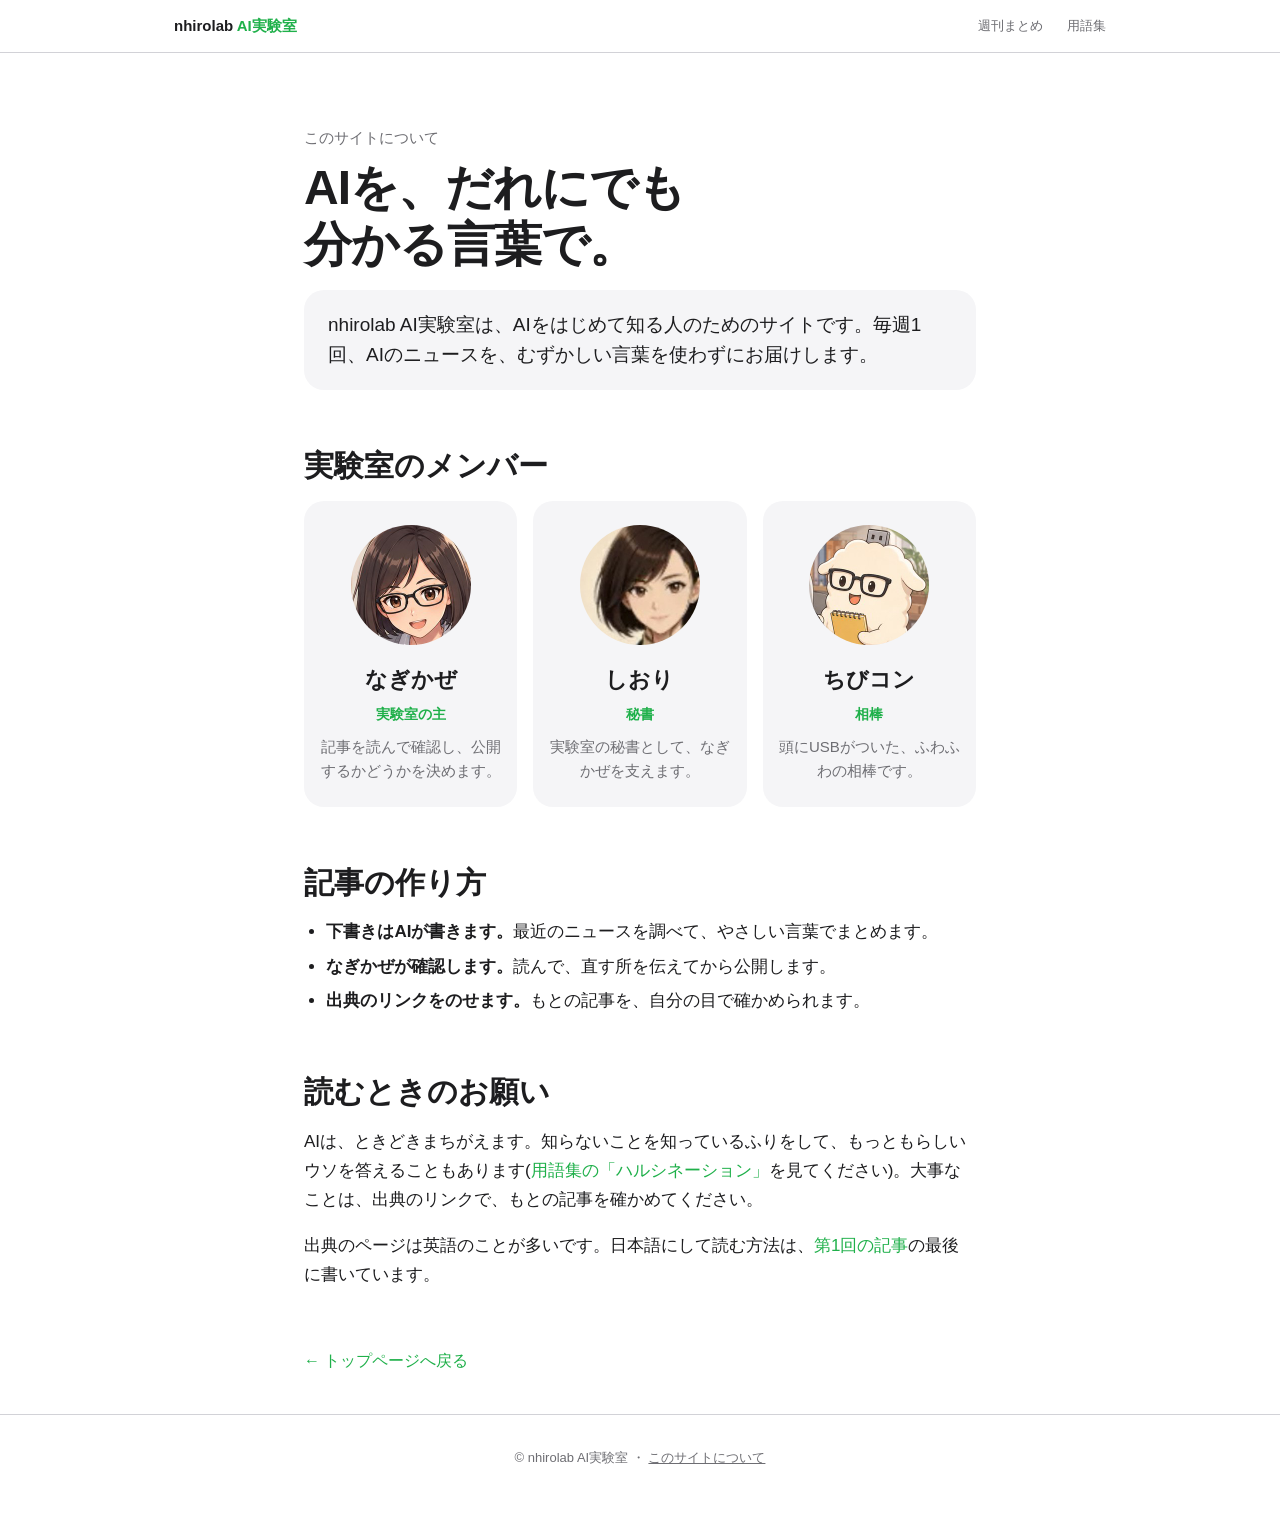
==== about/index.html @ 50f929d8 "「このサイトについて」ページを追加(メンバー紹介とアイコン付き) Co-Authored-By: Claude Sonnet 5.5 <noreply@anthropic.com> Claude-Se" ====
<!DOCTYPE html>
<html lang="ja">
  <head>
    <meta charset="UTF-8">
    <meta name="viewport" content="width=device-width, initial-scale=1">
    <title>このサイトについて | nhirolab AI実験室</title>
    <meta name="description" content="nhirolab AI実験室は、AIをはじめて知る人のための、やさしい週刊まとめサイトです。サイトの目的と、実験室のメンバー、記事の作り方を紹介します。">
    <link rel="stylesheet" href="../assets/style.css">
  </head>
  <body>
    <header class="nav">
      <div class="wrap">
        <a class="logo" href="../">nhirolab <span>AI実験室</span></a>
        <ul>
          <li><a href="../#weekly">週刊まとめ</a></li>
          <li><a href="../glossary/">用語集</a></li>
        </ul>
      </div>
    </header>

    <main>
      <div class="article">
        <p class="meta">このサイトについて</p>
        <h1>AIを、だれにでも分かる言葉で。</h1>
        <p class="summary">nhirolab AI実験室は、AIをはじめて知る人のためのサイトです。毎週1回、AIのニュースを、むずかしい言葉を使わずにお届けします。</p>

        <h2>実験室のメンバー</h2>
        <div class="members">
          <div class="member">
            <img src="../assets/img/nagikaze.jpg" alt="なぎかぜのアイコン" width="120" height="120" loading="lazy">
            <h3>なぎかぜ</h3>
            <p class="role">実験室の主</p>
            <p>記事を読んで確認し、公開するかどうかを決めます。</p>
          </div>
          <div class="member">
            <img src="../assets/img/shiori.jpg" alt="しおりのアイコン" width="120" height="120" loading="lazy">
            <h3>しおり</h3>
            <p class="role">秘書</p>
            <p>実験室の秘書として、なぎかぜを支えます。</p>
          </div>
          <div class="member">
            <img src="../assets/img/chibicon.jpg" alt="ちびコンのアイコン" width="120" height="120" loading="lazy">
            <h3>ちびコン</h3>
            <p class="role">相棒</p>
            <p>頭にUSBがついた、ふわふわの相棒です。</p>
          </div>
        </div>

        <h2>記事の作り方</h2>
        <ul>
          <li><strong>下書きはAIが書きます。</strong>最近のニュースを調べて、やさしい言葉でまとめます。</li>
          <li><strong>なぎかぜが確認します。</strong>読んで、直す所を伝えてから公開します。</li>
          <li><strong>出典のリンクをのせます。</strong>もとの記事を、自分の目で確かめられます。</li>
        </ul>

        <h2>読むときのお願い</h2>
        <p>AIは、ときどきまちがえます。知らないことを知っているふりをして、もっともらしいウソを答えることもあります(<a href="../glossary/#hallucination">用語集の「ハルシネーション」</a>を見てください)。大事なことは、出典のリンクで、もとの記事を確かめてください。</p>
        <p>出典のページは英語のことが多いです。日本語にして読む方法は、<a href="../weekly/001.html#translate">第1回の記事</a>の最後に書いています。</p>

        <a class="back" href="../">← トップページへ戻る</a>
      </div>
    </main>

    <footer class="footer">
      <div class="wrap">© nhirolab AI実験室 ・ <a href="./">このサイトについて</a></div>
    </footer>
  </body>
</html>
---- assets/style.css ----
:root {
  --bg: #ffffff;
  --bg-soft: #f5f5f7;
  --text: #1d1d1f;
  --text-sub: #6e6e73;
  --line: #d2d2d7;
  --accent: #1fb04a;
  --accent-hover: #17963c;
  --radius: 20px;
}

@media (prefers-color-scheme: dark) {
  :root {
    --bg: #000000;
    --bg-soft: #1d1d1f;
    --text: #f5f5f7;
    --text-sub: #a1a1a6;
    --line: #424245;
    --accent: #30d158;
    --accent-hover: #4ae070;
  }
}

* { box-sizing: border-box; }

html { scroll-behavior: smooth; }

body {
  margin: 0;
  background: var(--bg);
  color: var(--text);
  font-family: -apple-system, BlinkMacSystemFont, "Hiragino Sans", "Hiragino Kaku Gothic ProN",
    "Noto Sans JP", "Yu Gothic", Meiryo, sans-serif;
  line-height: 1.7;
  -webkit-font-smoothing: antialiased;
}

a { color: var(--accent); text-decoration: none; }
a:hover { color: var(--accent-hover); }

.wrap {
  max-width: 980px;
  margin: 0 auto;
  padding: 0 24px;
}

/* ナビゲーション */
.nav {
  position: sticky;
  top: 0;
  z-index: 10;
  background: color-mix(in srgb, var(--bg) 80%, transparent);
  -webkit-backdrop-filter: saturate(180%) blur(20px);
  backdrop-filter: saturate(180%) blur(20px);
  border-bottom: 1px solid var(--line);
}

.nav .wrap {
  display: flex;
  align-items: center;
  justify-content: space-between;
  height: 52px;
}

.nav .logo {
  color: var(--text);
  font-weight: 600;
  font-size: 15px;
}

.nav .logo span { color: var(--accent); }

.nav ul {
  display: flex;
  gap: 24px;
  list-style: none;
  margin: 0;
  padding: 0;
  font-size: 13px;
}

.nav ul a { color: var(--text-sub); }
.nav ul a:hover { color: var(--text); }

/* ヒーロー */
.hero {
  text-align: center;
  padding: 120px 0 96px;
}

.eyebrow {
  margin: 0 0 12px;
  color: var(--accent);
  font-size: 17px;
  font-weight: 600;
}

.hero h1 {
  margin: 0;
  font-size: clamp(30px, 8vw, 80px);
  text-wrap: balance;
  line-height: 1.1;
  letter-spacing: -0.02em;
  font-weight: 700;
}

.hero .lead {
  max-width: 560px;
  margin: 24px auto 0;
  color: var(--text-sub);
  font-size: clamp(17px, 2.4vw, 22px);
  line-height: 1.5;
}

.buttons {
  display: flex;
  justify-content: center;
  gap: 16px;
  margin-top: 36px;
  flex-wrap: wrap;
}

.btn {
  display: inline-block;
  padding: 12px 28px;
  border-radius: 980px;
  font-size: 17px;
}

.btn-primary { background: var(--accent); color: #fff; }
.btn-primary:hover { background: var(--accent-hover); color: #fff; }
.btn-ghost { border: 1px solid var(--accent); color: var(--accent); }
.btn-ghost:hover { background: var(--accent); color: #fff; }

/* セクション */
.section { padding: 80px 0; }
.section.soft { background: var(--bg-soft); }

.section h2 {
  margin: 0 0 8px;
  font-size: clamp(24px, 5vw, 44px);
  text-wrap: balance;
  letter-spacing: -0.01em;
  line-height: 1.2;
}

.section .sub {
  margin: 0 0 40px;
  color: var(--text-sub);
  font-size: 19px;
}

/* 最新の週刊まとめ */
.featured {
  display: block;
  background: var(--bg);
  border-radius: var(--radius);
  padding: 40px;
  color: var(--text);
  transition: transform 0.3s ease;
}

.featured:hover { transform: scale(1.01); color: var(--text); }

.tag {
  display: inline-block;
  margin-bottom: 12px;
  padding: 2px 12px;
  border-radius: 980px;
  background: color-mix(in srgb, var(--accent) 14%, transparent);
  color: var(--accent);
  font-size: 13px;
  font-weight: 600;
}

.featured h3 { margin: 0 0 8px; font-size: clamp(22px, 4vw, 28px); line-height: 1.3; text-wrap: balance; }
.featured p { margin: 0; color: var(--text-sub); }
.featured .more { display: inline-block; margin-top: 16px; color: var(--accent); }

/* 3つの入口 */
.cards {
  display: grid;
  grid-template-columns: repeat(3, 1fr);
  gap: 20px;
}

.card {
  background: var(--bg-soft);
  border-radius: var(--radius);
  padding: 32px;
  color: var(--text);
  transition: transform 0.3s ease;
}

.card:hover { transform: translateY(-4px); color: var(--text); }
.card .icon { font-size: 36px; line-height: 1; margin-bottom: 16px; }
.card h3 { margin: 0 0 8px; font-size: 22px; }
.card p { margin: 0; color: var(--text-sub); font-size: 15px; }

/* フッター */
.footer {
  padding: 32px 0 48px;
  border-top: 1px solid var(--line);
  color: var(--text-sub);
  font-size: 13px;
  text-align: center;
}

@media (max-width: 720px) {
  .hero { padding: 80px 0 64px; }
  .section { padding: 56px 0; }
  .cards { grid-template-columns: 1fr; }
  .featured { padding: 28px; }
  .nav ul { gap: 16px; }
}

/* 記事ページ */
.article { max-width: 720px; margin: 0 auto; padding: 72px 24px 40px; }
.article .meta { color: var(--text-sub); font-size: 15px; margin: 0 0 8px; }
.article h1 { word-break: auto-phrase; margin: 0 0 16px; font-size: clamp(30px, 6vw, 48px); line-height: 1.2; letter-spacing: -0.02em; text-wrap: balance; }
.article .summary { margin: 0 0 40px; padding: 20px 24px; border-radius: var(--radius); background: var(--bg-soft); font-size: 19px; line-height: 1.6; }
.article h2 { word-break: auto-phrase; margin: 56px 0 12px; font-size: clamp(22px, 4vw, 30px); line-height: 1.3; text-wrap: balance; }
.article h2 .num { color: var(--accent); margin-right: 8px; }
.article p, .article li { font-size: 17px; }
.article ul { padding-left: 1.4em; }
.article li { margin: 6px 0; }
.simply { margin: 20px 0 0; padding: 16px 20px; border-left: 4px solid var(--accent); background: var(--bg-soft); border-radius: 0 12px 12px 0; }
.simply strong { color: var(--accent); }
.article table { width: 100%; border-collapse: collapse; margin: 16px 0 0; font-size: 16px; }
.article th, .article td { padding: 12px 8px; border-bottom: 1px solid var(--line); text-align: left; }
.article th { color: var(--text-sub); font-weight: 600; font-size: 14px; }
.sources { margin-top: 56px; padding-top: 24px; border-top: 1px solid var(--line); }
.sources h2 { margin-top: 0; font-size: 22px; }
.sources li { font-size: 15px; }
.tips { margin-top: 24px; padding: 24px; border-radius: var(--radius); background: var(--bg-soft); }
.tips h3 { margin: 0 0 8px; font-size: 19px; }
.tips p, .tips li { font-size: 15px; }
.tips ul { margin: 8px 0 0; }
.back { display: inline-block; margin-top: 40px; }

/* 用語集 */
.sr { position: absolute; width: 1px; height: 1px; overflow: hidden; clip: rect(0 0 0 0); white-space: nowrap; }
.search { position: sticky; top: 52px; z-index: 5; margin: 0 -24px 24px; padding: 12px 24px; background: color-mix(in srgb, var(--bg) 90%, transparent); -webkit-backdrop-filter: blur(20px); backdrop-filter: blur(20px); }
.search input { width: 100%; padding: 14px 20px; border: 1px solid var(--line); border-radius: 980px; background: var(--bg-soft); color: var(--text); font: inherit; font-size: 17px; outline: none; }
.search input:focus { border-color: var(--accent); box-shadow: 0 0 0 3px color-mix(in srgb, var(--accent) 25%, transparent); }
.count { margin: 8px 20px 0; min-height: 1.4em; color: var(--text-sub); font-size: 14px; }
.g-group[hidden], .term[hidden], .empty[hidden] { display: none; }
.term { margin: 16px 0; padding: 24px; border-radius: var(--radius); background: var(--bg-soft); }
.term h3 { margin: 0 0 8px; font-size: 22px; }
.term .one { font-weight: 600; }
.term p { margin: 8px 0 0; font-size: 17px; }
.term .simply { background: var(--bg); }
.empty { padding: 40px 0; text-align: center; color: var(--text-sub); }
.note { margin-top: 40px; color: var(--text-sub); font-size: 14px; }

/* このサイトについて */
.members { display: grid; grid-template-columns: repeat(3, 1fr); gap: 16px; margin-top: 16px; }
.member { padding: 24px 16px; border-radius: var(--radius); background: var(--bg-soft); text-align: center; }
.member img { display: block; width: 120px; height: 120px; margin: 0 auto 16px; border-radius: 50%; object-fit: cover; background: var(--bg); }
.member h3 { margin: 0; font-size: 22px; }
.member .role { margin: 4px 0 8px; color: var(--accent); font-size: 14px; font-weight: 600; }
.member p:last-child { margin: 0; color: var(--text-sub); font-size: 15px; line-height: 1.6; }
.footer a { color: var(--text-sub); text-decoration: underline; }
@media (max-width: 720px) {
  .members { grid-template-columns: 1fr; }
  .member { display: grid; grid-template-columns: 96px 1fr; column-gap: 16px; align-items: center; text-align: left; padding: 16px; }
  .member img { grid-row: 1 / 4; width: 96px; height: 96px; margin: 0; }
}
.term h3, .tips { scroll-margin-top: 140px; }
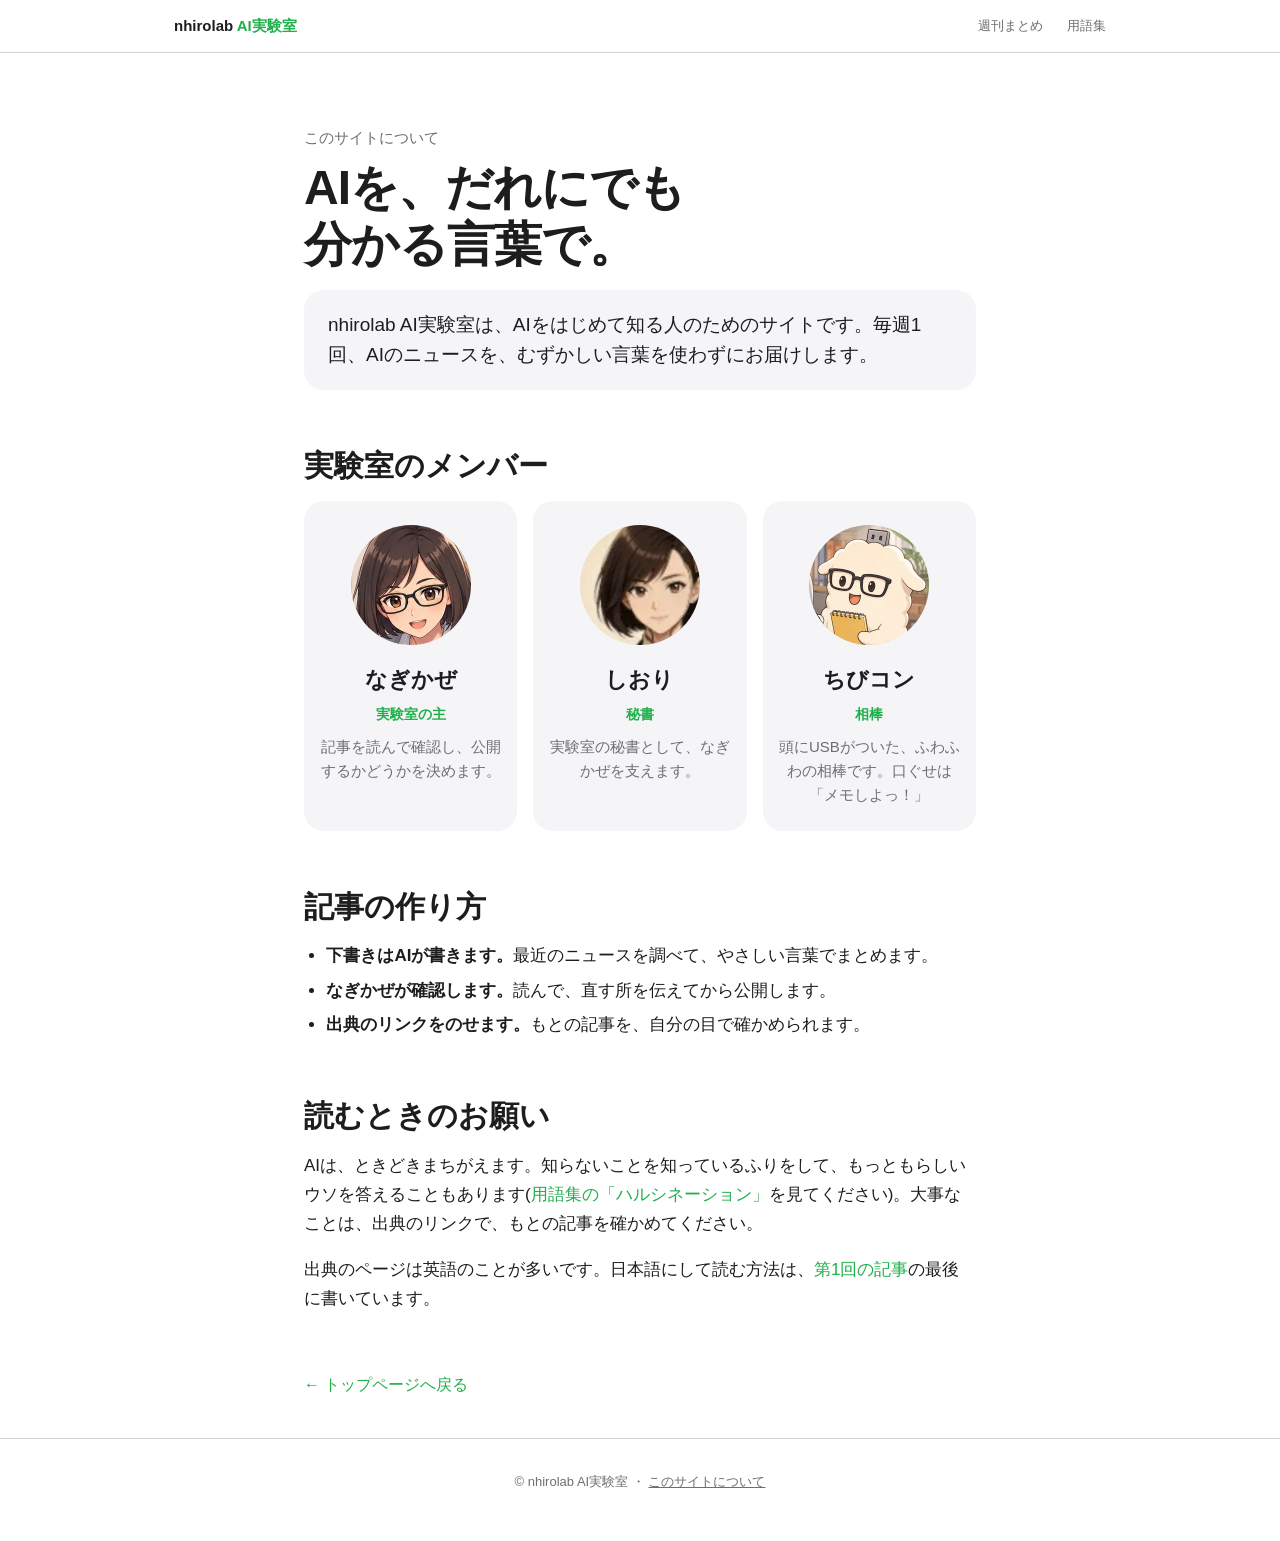
==== commit 8c9b2155: "ちびコンの口ぐせを追加 Co-Authored-By: Claude Sonnet 5.5 <noreply@anthropic.com> Claude-Session: https://claude" ====
--- a/about/index.html
+++ b/about/index.html
@@ -42,7 +42,7 @@
             <img src="../assets/img/chibicon.jpg" alt="ちびコンのアイコン" width="120" height="120" loading="lazy">
             <h3>ちびコン</h3>
             <p class="role">相棒</p>
-            <p>頭にUSBがついた、ふわふわの相棒です。</p>
+            <p>頭にUSBがついた、ふわふわの相棒です。口ぐせは「メモしよっ！」</p>
           </div>
         </div>
 
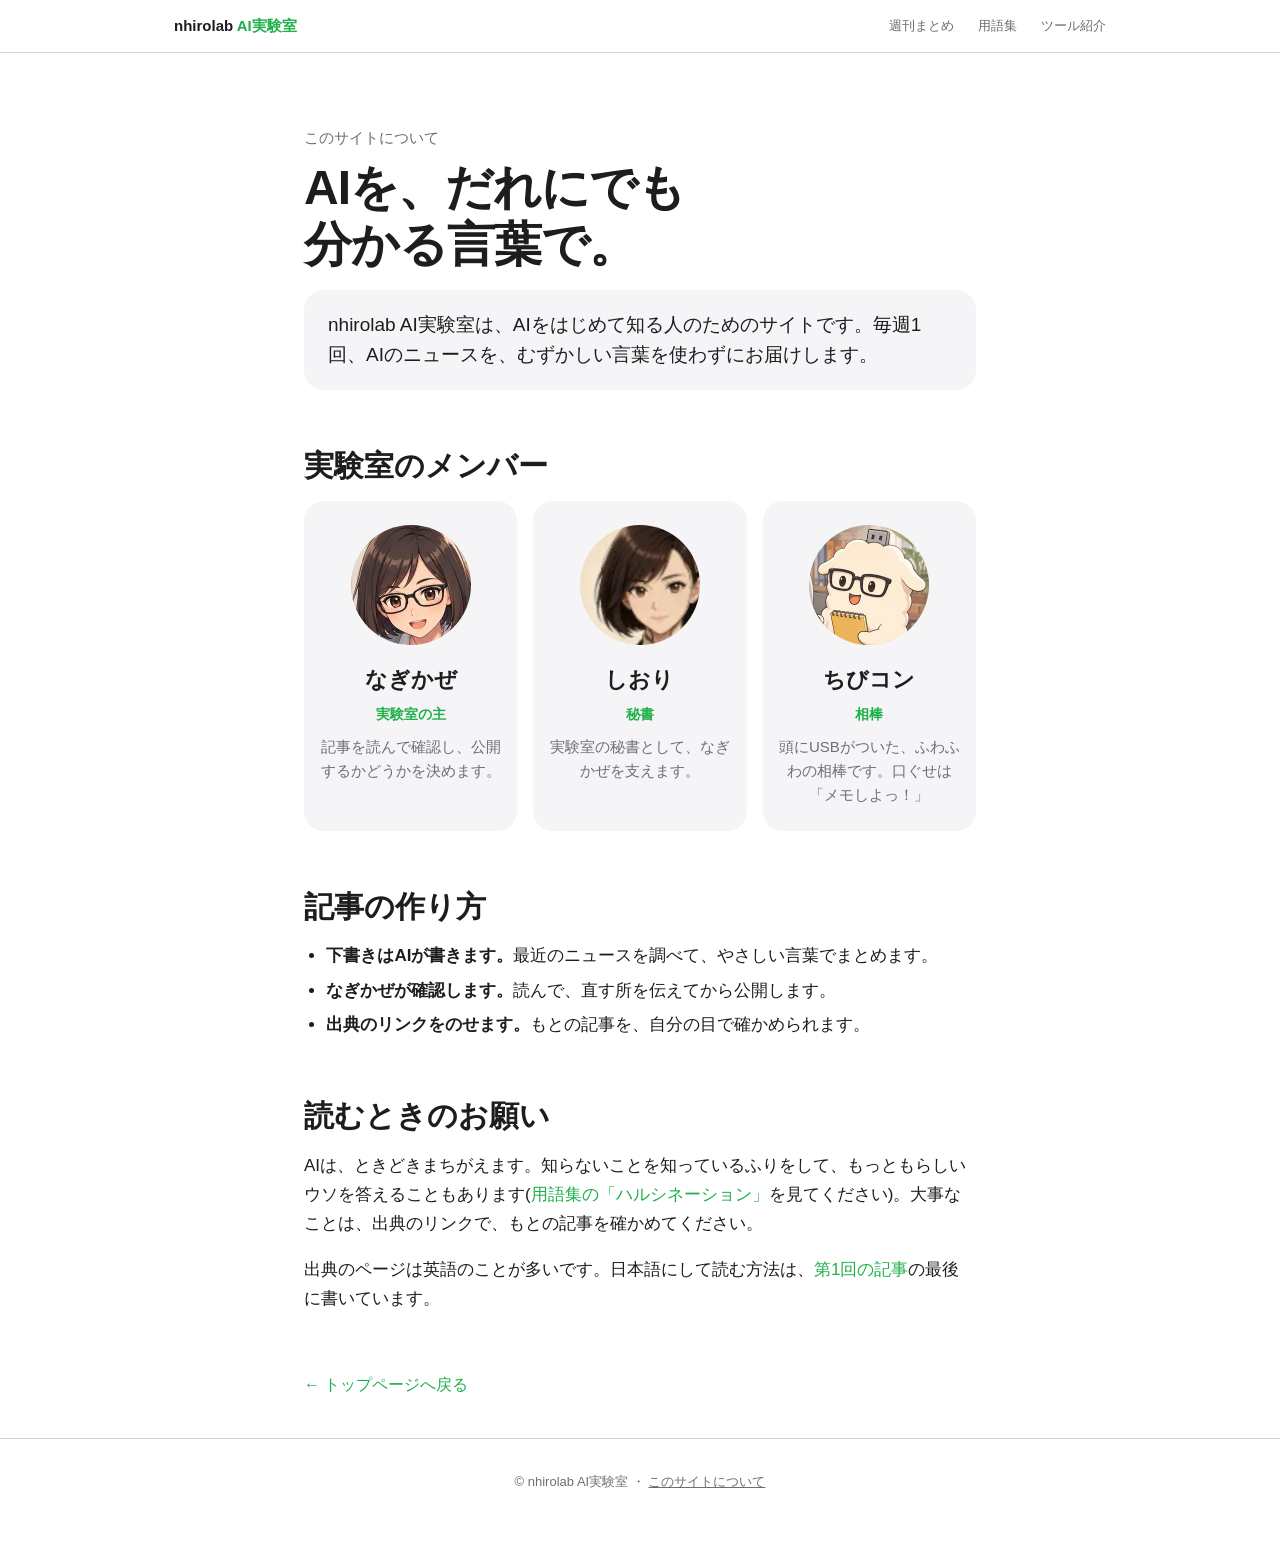
==== commit 7ed561e5: "ツール紹介ページを追加(ChatGPT・Claude・Geminiの比較)し、トップとナビからリンク Co-Authored-By: Claude Sonnet 5.5 <noreply@anthro" ====
--- a/about/index.html
+++ b/about/index.html
@@ -14,6 +14,7 @@
         <ul>
           <li><a href="../#weekly">週刊まとめ</a></li>
           <li><a href="../glossary/">用語集</a></li>
+          <li><a href="../tools/">ツール紹介</a></li>
         </ul>
       </div>
     </header>
--- a/assets/style.css
+++ b/assets/style.css
@@ -267,3 +267,28 @@
   .member img { grid-row: 1 / 4; width: 96px; height: 96px; margin: 0; }
 }
 .term h3, .tips { scroll-margin-top: 140px; }
+
+/* ツール紹介 */
+.tools { display: grid; gap: 16px; margin-top: 8px; }
+.tool { padding: 28px; border-radius: var(--radius); background: var(--bg-soft); }
+.article .tool h2 { margin: 0; font-size: 28px; }
+.tool-head { display: flex; align-items: baseline; gap: 12px; flex-wrap: wrap; }
+.tool .maker { margin: 0; color: var(--accent); font-size: 14px; font-weight: 600; }
+.tool .one { margin: 8px 0 16px; font-weight: 600; }
+.tool dl { margin: 0; }
+.tool dt { margin-top: 12px; color: var(--text-sub); font-size: 13px; font-weight: 600; }
+.tool dd { margin: 2px 0 0; font-size: 16px; }
+.tool .official { display: inline-block; margin-top: 20px; font-size: 15px; }
+.table-scroll { overflow-x: auto; margin-top: 16px; -webkit-overflow-scrolling: touch; }
+.compare { min-width: 520px; margin: 0; }
+.compare th, .compare td { padding: 14px 10px; vertical-align: top; }
+.compare thead th { color: var(--text); font-size: 15px; }
+.compare tbody th { color: var(--text-sub); font-size: 14px; font-weight: 600; white-space: nowrap; }
+.small { margin-top: 12px; color: var(--text-sub); font-size: 14px; }
+.article .small, .article .sources .small { font-size: 14px; }
+.steps { padding-left: 1.4em; }
+.steps li { margin: 12px 0; }
+.steps strong { display: block; }
+@media (max-width: 720px) { .tool { padding: 22px; } }
+.scroll-hint { display: none; margin: 8px 0 0; color: var(--text-sub); font-size: 13px; }
+@media (max-width: 720px) { .scroll-hint { display: block; } }
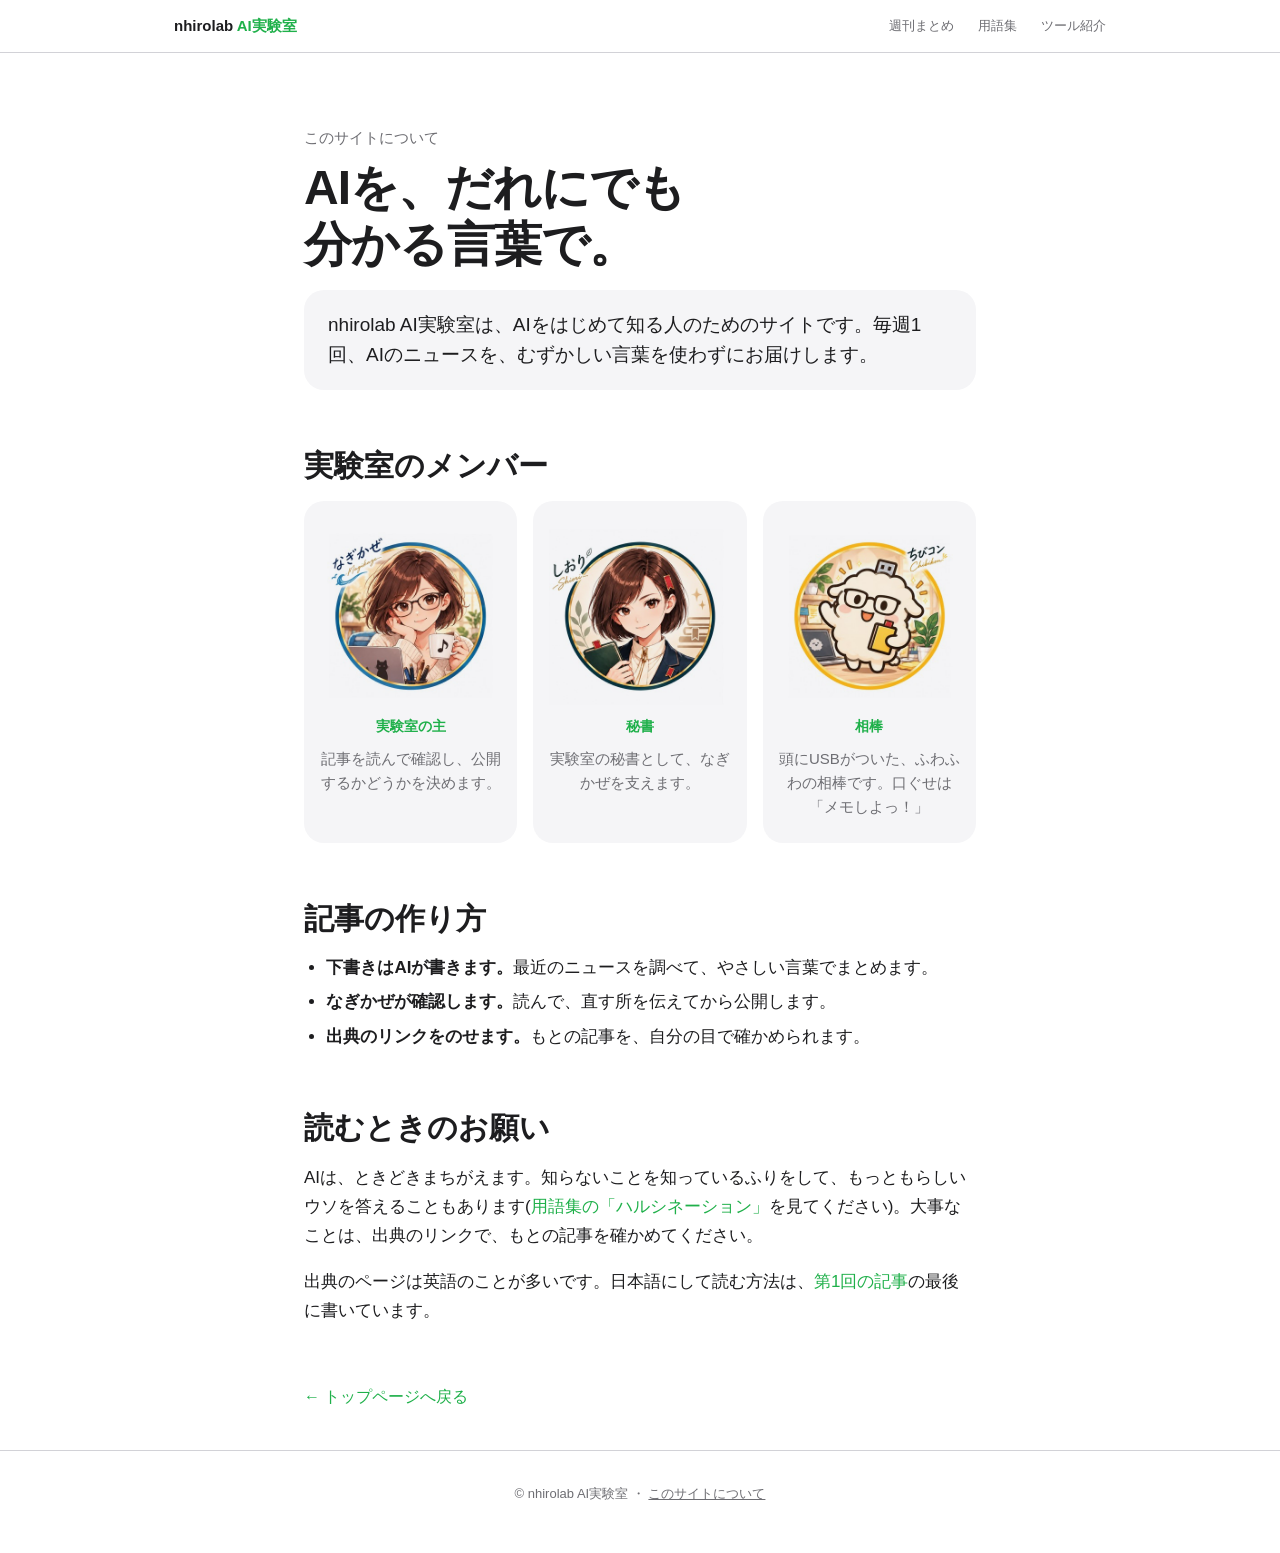
==== commit 49a2daf5: "3人のアイコンを、名前入りの新しいバッジ画像に差し替え Co-Authored-By: Claude Sonnet 5.5 <noreply@anthropic.com> Claude-Session" ====
--- a/about/index.html
+++ b/about/index.html
@@ -28,20 +28,20 @@
         <h2>実験室のメンバー</h2>
         <div class="members">
           <div class="member">
-            <img src="../assets/img/nagikaze.jpg" alt="なぎかぜのアイコン" width="120" height="120" loading="lazy">
-            <h3>なぎかぜ</h3>
+            <img src="../assets/img/nagikaze.jpg" alt="なぎかぜのアイコン" width="200" height="200" loading="lazy">
+            <h3 class="sr">なぎかぜ</h3>
             <p class="role">実験室の主</p>
             <p>記事を読んで確認し、公開するかどうかを決めます。</p>
           </div>
           <div class="member">
-            <img src="../assets/img/shiori.jpg" alt="しおりのアイコン" width="120" height="120" loading="lazy">
-            <h3>しおり</h3>
+            <img src="../assets/img/shiori.jpg" alt="しおりのアイコン" width="200" height="200" loading="lazy">
+            <h3 class="sr">しおり</h3>
             <p class="role">秘書</p>
             <p>実験室の秘書として、なぎかぜを支えます。</p>
           </div>
           <div class="member">
-            <img src="../assets/img/chibicon.jpg" alt="ちびコンのアイコン" width="120" height="120" loading="lazy">
-            <h3>ちびコン</h3>
+            <img src="../assets/img/chibicon.jpg" alt="ちびコンのアイコン" width="200" height="200" loading="lazy">
+            <h3 class="sr">ちびコン</h3>
             <p class="role">相棒</p>
             <p>頭にUSBがついた、ふわふわの相棒です。口ぐせは「メモしよっ！」</p>
           </div>
--- a/assets/style.css
+++ b/assets/style.css
@@ -256,15 +256,16 @@
 /* このサイトについて */
 .members { display: grid; grid-template-columns: repeat(3, 1fr); gap: 16px; margin-top: 16px; }
 .member { padding: 24px 16px; border-radius: var(--radius); background: var(--bg-soft); text-align: center; }
-.member img { display: block; width: 120px; height: 120px; margin: 0 auto 16px; border-radius: 50%; object-fit: cover; background: var(--bg); }
+.member img { display: block; width: 100%; max-width: 200px; height: auto; margin: 0 auto 8px; mix-blend-mode: multiply; }
+@media (prefers-color-scheme: dark) { .member img { mix-blend-mode: normal; border-radius: 24px; } }
 .member h3 { margin: 0; font-size: 22px; }
-.member .role { margin: 4px 0 8px; color: var(--accent); font-size: 14px; font-weight: 600; }
+.member .role { margin: 0 0 8px; color: var(--accent); font-size: 14px; font-weight: 600; }
 .member p:last-child { margin: 0; color: var(--text-sub); font-size: 15px; line-height: 1.6; }
 .footer a { color: var(--text-sub); text-decoration: underline; }
 @media (max-width: 720px) {
   .members { grid-template-columns: 1fr; }
-  .member { display: grid; grid-template-columns: 96px 1fr; column-gap: 16px; align-items: center; text-align: left; padding: 16px; }
-  .member img { grid-row: 1 / 4; width: 96px; height: 96px; margin: 0; }
+  .member { display: grid; grid-template-columns: 128px 1fr; column-gap: 16px; align-items: center; text-align: left; padding: 16px; }
+  .member img { grid-row: 1 / 4; width: 128px; margin: 0; }
 }
 .term h3, .tips { scroll-margin-top: 140px; }
 
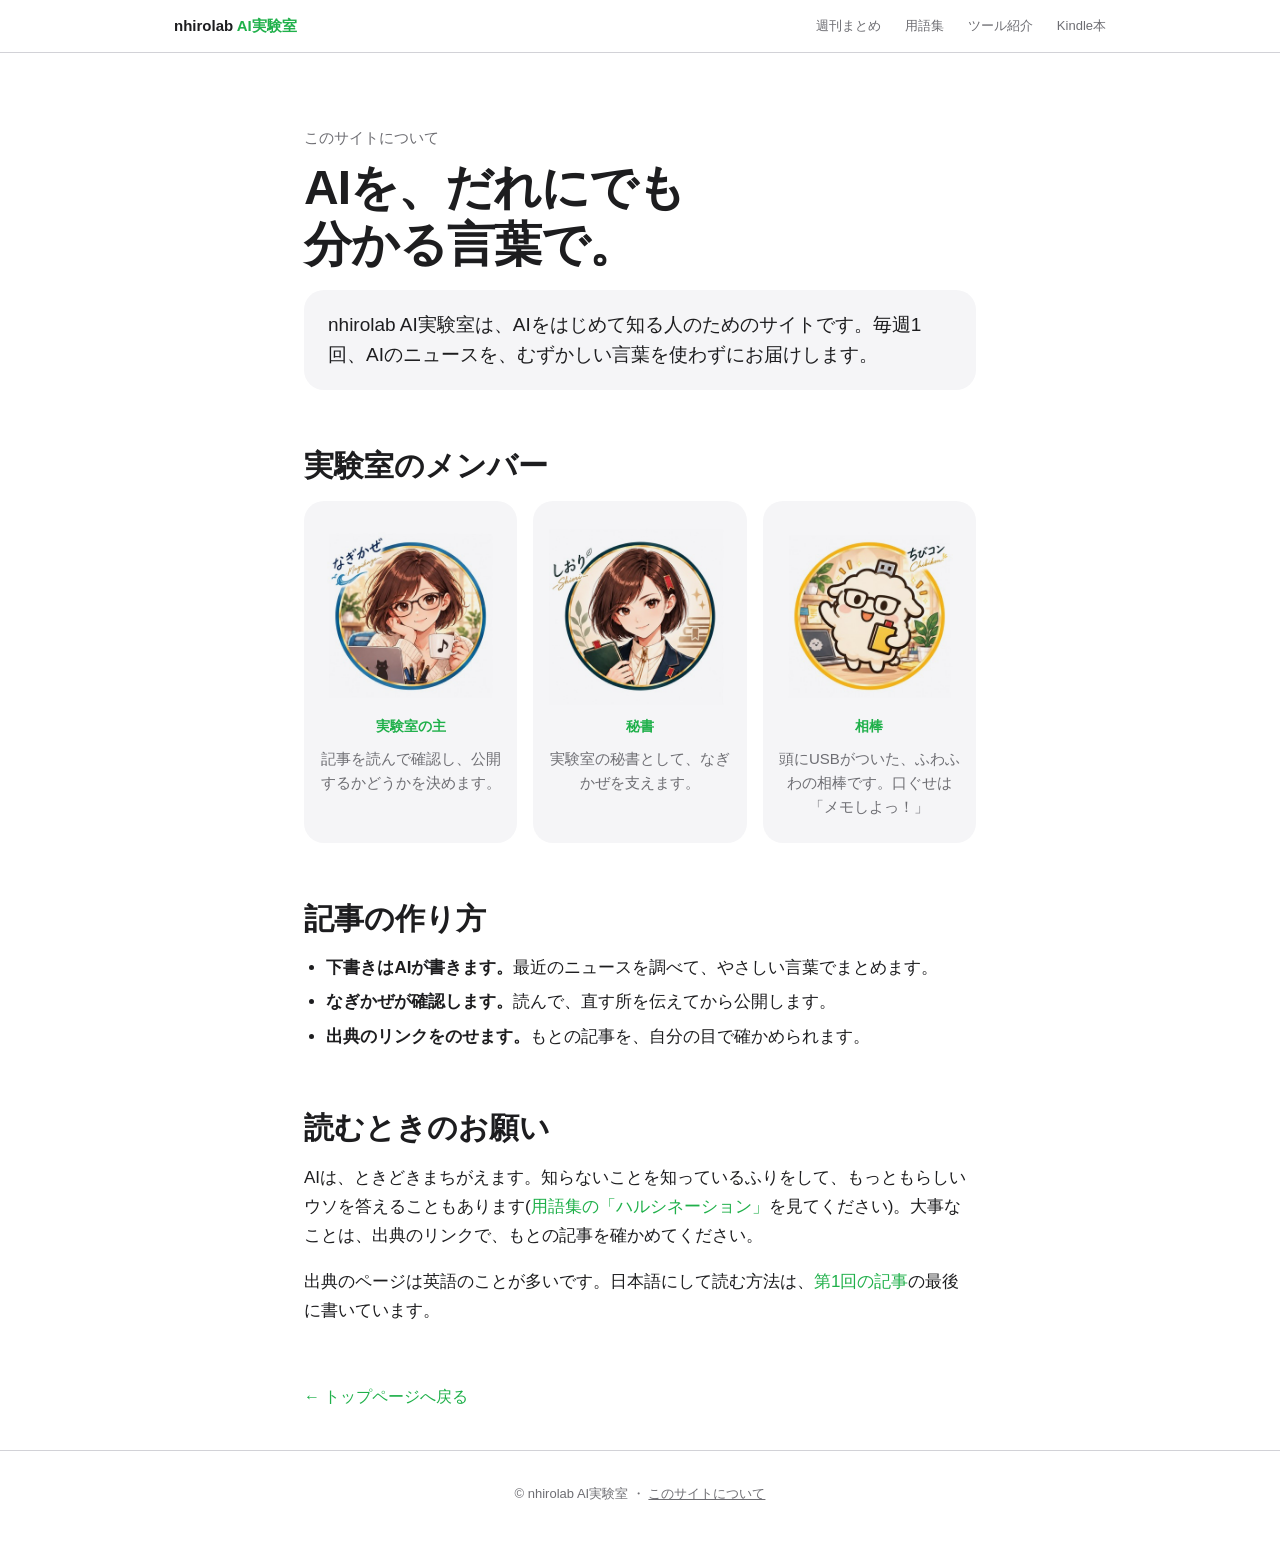
==== commit af35b246: "Kindle本の紹介ページを追加(1冊目)、ナビにKindle本を追加しスマホのナビを2行に Co-Authored-By: Claude Sonnet 5.5 <noreply@anthropic." ====
--- a/about/index.html
+++ b/about/index.html
@@ -6,6 +6,8 @@
     <title>このサイトについて | nhirolab AI実験室</title>
     <meta name="description" content="nhirolab AI実験室は、AIをはじめて知る人のための、やさしい週刊まとめサイトです。サイトの目的と、実験室のメンバー、記事の作り方を紹介します。">
     <link rel="stylesheet" href="../assets/style.css">
+    <link rel="icon" type="image/png" href="../assets/img/favicon.png">
+    <link rel="apple-touch-icon" href="../assets/img/apple-touch-icon.png">
   </head>
   <body>
     <header class="nav">
@@ -15,6 +17,7 @@
           <li><a href="../#weekly">週刊まとめ</a></li>
           <li><a href="../glossary/">用語集</a></li>
           <li><a href="../tools/">ツール紹介</a></li>
+          <li><a href="../books/">Kindle本</a></li>
         </ul>
       </div>
     </header>
--- a/assets/style.css
+++ b/assets/style.css
@@ -1,4 +1,5 @@
 :root {
+  --nav-h: 52px;
   --bg: #ffffff;
   --bg-soft: #f5f5f7;
   --text: #1d1d1f;
@@ -240,7 +241,7 @@
 
 /* 用語集 */
 .sr { position: absolute; width: 1px; height: 1px; overflow: hidden; clip: rect(0 0 0 0); white-space: nowrap; }
-.search { position: sticky; top: 52px; z-index: 5; margin: 0 -24px 24px; padding: 12px 24px; background: color-mix(in srgb, var(--bg) 90%, transparent); -webkit-backdrop-filter: blur(20px); backdrop-filter: blur(20px); }
+.search { position: sticky; top: var(--nav-h); z-index: 5; margin: 0 -24px 24px; padding: 12px 24px; background: color-mix(in srgb, var(--bg) 90%, transparent); -webkit-backdrop-filter: blur(20px); backdrop-filter: blur(20px); }
 .search input { width: 100%; padding: 14px 20px; border: 1px solid var(--line); border-radius: 980px; background: var(--bg-soft); color: var(--text); font: inherit; font-size: 17px; outline: none; }
 .search input:focus { border-color: var(--accent); box-shadow: 0 0 0 3px color-mix(in srgb, var(--accent) 25%, transparent); }
 .count { margin: 8px 20px 0; min-height: 1.4em; color: var(--text-sub); font-size: 14px; }
@@ -267,7 +268,7 @@
   .member { display: grid; grid-template-columns: 128px 1fr; column-gap: 16px; align-items: center; text-align: left; padding: 16px; }
   .member img { grid-row: 1 / 4; width: 128px; margin: 0; }
 }
-.term h3, .tips { scroll-margin-top: 140px; }
+.term h3, .tips { scroll-margin-top: calc(var(--nav-h) + 88px); }
 
 /* ツール紹介 */
 .tools { display: grid; gap: 16px; margin-top: 8px; }
@@ -293,3 +294,37 @@
 @media (max-width: 720px) { .tool { padding: 22px; } }
 .scroll-hint { display: none; margin: 8px 0 0; color: var(--text-sub); font-size: 13px; }
 @media (max-width: 720px) { .scroll-hint { display: block; } }
+
+/* トップページ: メンバー紹介 */
+.team { display: flex; justify-content: center; gap: 16px; margin-top: 8px; }
+.team img { flex: 0 1 200px; min-width: 0; width: 100%; max-width: 200px; height: auto; mix-blend-mode: multiply; transition: transform 0.3s ease; }
+.team:hover img { transform: translateY(-4px); }
+.team-link { margin: 24px 0 0; text-align: center; }
+@media (prefers-color-scheme: dark) { .team img { mix-blend-mode: normal; border-radius: 24px; } }
+@media (max-width: 720px) { .team { gap: 8px; } }
+
+/* Kindle本 */
+.books-page { max-width: 860px; }
+.book { display: grid; grid-template-columns: 220px 1fr; gap: 32px; padding: 32px; border-radius: var(--radius); background: var(--bg-soft); margin-top: 16px; }
+.book-cover { display: block; width: 100%; height: auto; border-radius: 6px; box-shadow: 0 8px 24px rgba(0, 0, 0, 0.18); }
+.book-kind { margin: 0 0 8px; color: var(--accent); font-size: 14px; font-weight: 600; }
+.article .book h2 { margin: 0; font-size: clamp(26px, 4vw, 34px); }
+.book-sub { margin: 4px 0 0; color: var(--text-sub); font-size: 18px; }
+.book-author { margin: 8px 0 20px; color: var(--text-sub); font-size: 15px; }
+.book-lead { margin: 0 0 8px; font-size: 19px; font-weight: 600; }
+.book-spec { display: grid; grid-template-columns: repeat(2, minmax(0, 1fr)); gap: 12px 24px; margin: 24px 0; }
+.book-spec div { padding-top: 8px; border-top: 1px solid var(--line); }
+.book-spec dt { color: var(--text-sub); font-size: 13px; font-weight: 600; }
+.book-spec dd { margin: 2px 0 0; font-size: 17px; }
+.book .btn { margin-top: 4px; }
+@media (max-width: 720px) {
+  .book { grid-template-columns: 1fr; padding: 24px; }
+  .book-cover { max-width: 200px; margin: 0 auto; }
+}
+
+/* スマホ: ナビを2行にする(ロゴの下にメニューを横一列) */
+@media (max-width: 560px) {
+  :root { --nav-h: 67px; }
+  .nav .wrap { height: auto; flex-wrap: wrap; padding-top: 10px; padding-bottom: 8px; row-gap: 0; }
+  .nav ul { width: 100%; justify-content: space-between; gap: 8px; }
+}
